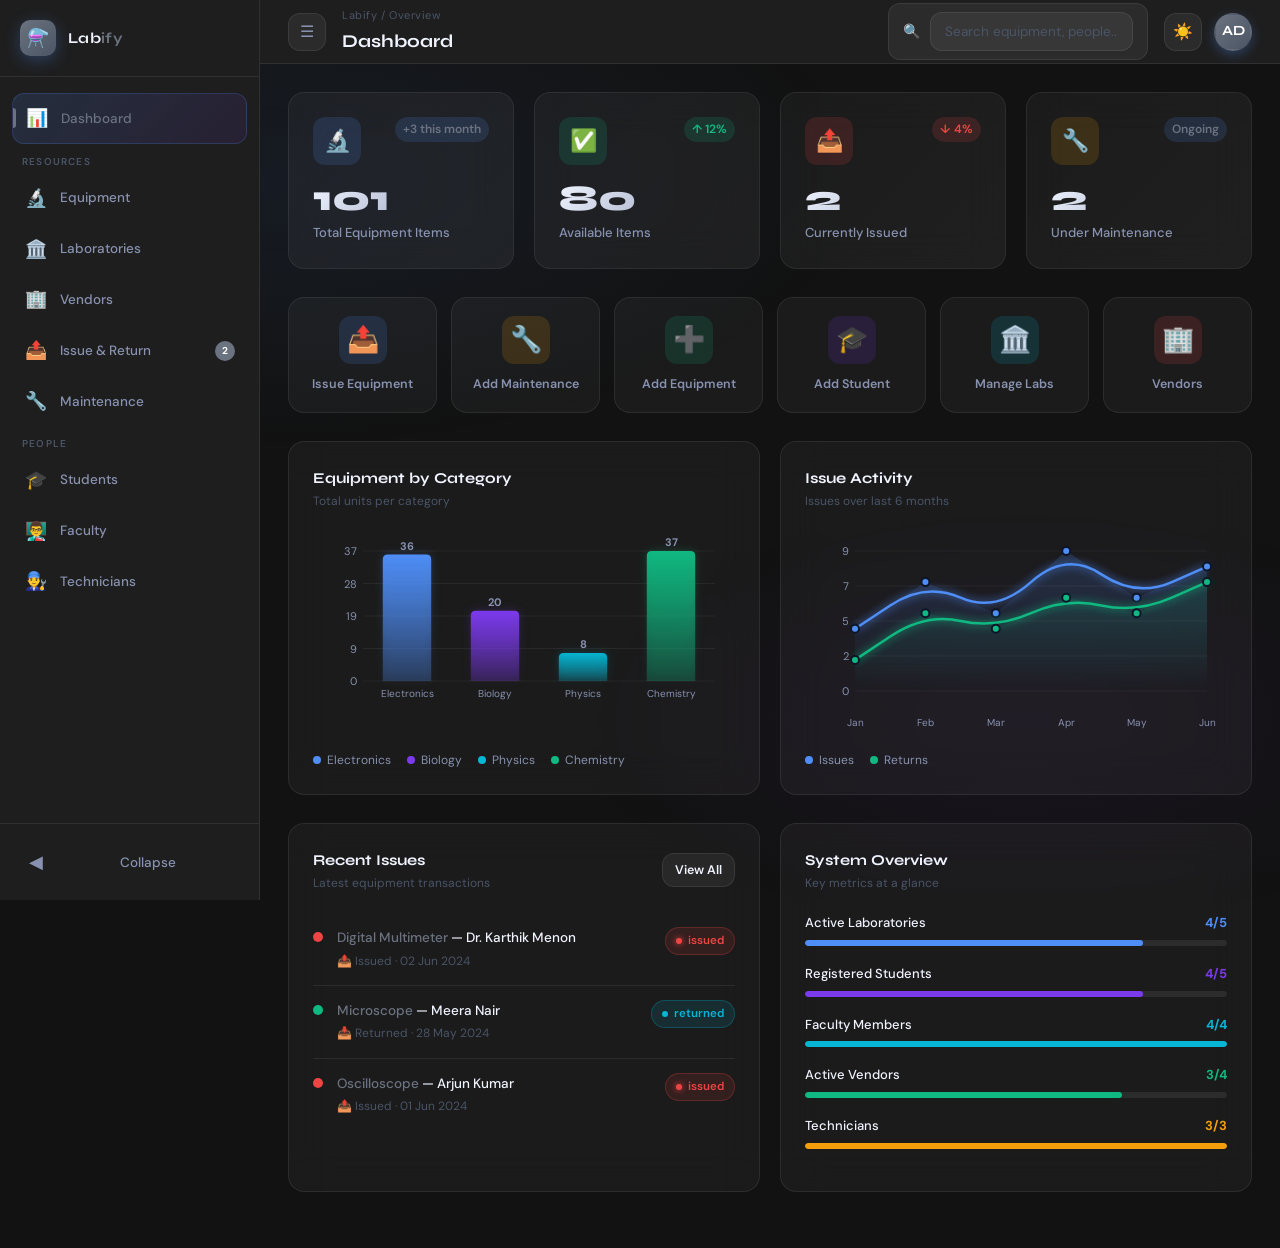
==== index.html @ 06cea09b "Add files via upload" ====
<!DOCTYPE html>
<html lang="en">
<head>
  <meta charset="UTF-8">
  <meta name="viewport" content="width=device-width, initial-scale=1.0">
  <title>Dashboard — Labify</title>
  <link rel="stylesheet" href="style.css">
  <link rel="icon" href="data:image/svg+xml,<svg xmlns='http://www.w3.org/2000/svg' viewBox='0 0 100 100'><text y='.9em' font-size='90'>⚗️</text></svg>">
</head>
<body>

<div class="sidebar-overlay"></div>
<div class="app-layout">

  <!-- SIDEBAR -->
  <aside class="sidebar" id="sidebar">
    <div class="sidebar-logo">
      <div class="logo-icon">⚗️</div>
      <div class="logo-text">Lab<span>ify</span></div>
    </div>
    <nav class="sidebar-nav" id="sidebarNav"></nav>
    <div class="sidebar-footer">
      <button class="collapse-btn" id="collapseBtn">
        <span class="collapse-icon nav-icon">◀</span>
        <span class="nav-label">Collapse</span>
      </button>
    </div>
  </aside>

  <!-- MAIN -->
  <div class="main-content" id="mainContent">
    <header class="navbar">
      <button class="icon-btn" id="mobileMenuBtn">☰</button>
      <div class="page-title-area">
        <div class="page-breadcrumb" id="pageBreadcrumb">Labify</div>
        <div class="page-heading" id="pageHeading">Dashboard</div>
      </div>
      <div class="navbar-search">
        <span class="search-icon">🔍</span>
        <input type="text" id="globalSearch" placeholder="Search equipment, people..." autocomplete="off">
      </div>
      <div class="navbar-actions">
        <button class="icon-btn" id="themeToggle" title="Toggle Theme">☀️</button>
        <div style="position:relative">
          <div class="avatar" id="avatarBtn">AD</div>
          <div class="profile-dropdown" id="profileDropdown">
            <div class="dropdown-item">👤 Admin Profile</div>
            <div class="dropdown-item">⚙️ Settings</div>
            <div class="dropdown-divider"></div>
            <div class="dropdown-item">🚪 Sign Out</div>
          </div>
        </div>
      </div>
    </header>

    <main class="page-content" id="pageContent">
      <!-- Rendered by JS -->
    </main>
  </div>
</div>

<!-- TOAST -->
<div class="toast-container" id="toastContainer"></div>

<!-- CONFIRM DIALOG -->
<div class="confirm-overlay" id="confirmOverlay">
  <div class="confirm-box">
    <div class="confirm-icon">⚠️</div>
    <div class="confirm-title" id="confirmTitle">Are you sure?</div>
    <div class="confirm-msg" id="confirmMsg">This action cannot be undone.</div>
    <div class="confirm-actions">
      <button class="btn btn-secondary" onclick="Confirm.cancel()">Cancel</button>
      <button class="btn btn-danger" id="confirmBtn" onclick="Confirm.confirm()">Delete</button>
    </div>
  </div>
</div>

<script src="script.js"></script>
<script>
document.addEventListener('DOMContentLoaded', () => {
  initLayout('index.html', 'Dashboard', 'Labify / Overview');
  renderDashboard();
});

function renderDashboard() {
  const equipment = DB.get('equipment');
  const issues = DB.get('issues');
  const maintenance = DB.get('maintenance');
  const labs = DB.get('labs');
  const students = DB.get('students');
  const faculty = DB.get('faculty');
  const vendors = DB.get('vendors');
  const technicians = DB.get('technicians');

  const totalEquipment = equipment.reduce((s, e) => s + e.quantity, 0);
  const totalAvailable = equipment.reduce((s, e) => s + e.available, 0);
  const totalIssued = issues.filter(i => i.status === 'issued').length;
  const inMaintenance = maintenance.filter(m => m.status !== 'completed').length;
  const activeLabs = labs.filter(l => l.status === 'active').length;

  document.getElementById('pageContent').innerHTML = `
    <!-- STATS -->
    <div class="stats-grid">
      <div class="stat-card" style="--delay:0">
        <div class="stat-card-header">
          <div class="stat-icon blue">🔬</div>
          <span class="stat-trend neutral">+3 this month</span>
        </div>
        <div class="stat-value" id="sv1">0</div>
        <div class="stat-label">Total Equipment Items</div>
      </div>
      <div class="stat-card" style="--delay:1">
        <div class="stat-card-header">
          <div class="stat-icon green">✅</div>
          <span class="stat-trend up">↑ 12%</span>
        </div>
        <div class="stat-value" id="sv2">0</div>
        <div class="stat-label">Available Items</div>
      </div>
      <div class="stat-card" style="--delay:2">
        <div class="stat-card-header">
          <div class="stat-icon red">📤</div>
          <span class="stat-trend down">↓ 4%</span>
        </div>
        <div class="stat-value" id="sv3">0</div>
        <div class="stat-label">Currently Issued</div>
      </div>
      <div class="stat-card" style="--delay:3">
        <div class="stat-card-header">
          <div class="stat-icon amber">🔧</div>
          <span class="stat-trend neutral">Ongoing</span>
        </div>
        <div class="stat-value" id="sv4">0</div>
        <div class="stat-label">Under Maintenance</div>
      </div>
    </div>

    <!-- QUICK ACTIONS -->
    <div class="quick-actions">
      <a href="issue.html" class="quick-action-btn">
        <div class="qa-icon" style="background:rgba(79,142,247,0.15)">📤</div>
        <span class="qa-label">Issue Equipment</span>
      </a>
      <a href="maintenance.html" class="quick-action-btn">
        <div class="qa-icon" style="background:rgba(245,158,11,0.15)">🔧</div>
        <span class="qa-label">Add Maintenance</span>
      </a>
      <a href="equipment.html" class="quick-action-btn">
        <div class="qa-icon" style="background:rgba(16,185,129,0.15)">➕</div>
        <span class="qa-label">Add Equipment</span>
      </a>
      <a href="students.html" class="quick-action-btn">
        <div class="qa-icon" style="background:rgba(124,58,237,0.15)">🎓</div>
        <span class="qa-label">Add Student</span>
      </a>
      <a href="labs.html" class="quick-action-btn">
        <div class="qa-icon" style="background:rgba(6,182,212,0.15)">🏛️</div>
        <span class="qa-label">Manage Labs</span>
      </a>
      <a href="vendors.html" class="quick-action-btn">
        <div class="qa-icon" style="background:rgba(239,68,68,0.15)">🏢</div>
        <span class="qa-label">Vendors</span>
      </a>
    </div>

    <!-- CHARTS -->
    <div class="charts-grid">
      <div class="chart-card">
        <div class="chart-header">
          <div>
            <div class="chart-title">Equipment by Category</div>
            <div class="chart-subtitle">Total units per category</div>
          </div>
        </div>
        <canvas class="bar-chart" id="barChart"></canvas>
        <div class="chart-legend" id="barLegend"></div>
      </div>
      <div class="chart-card">
        <div class="chart-header">
          <div>
            <div class="chart-title">Issue Activity</div>
            <div class="chart-subtitle">Issues over last 6 months</div>
          </div>
        </div>
        <canvas class="line-chart" id="lineChart"></canvas>
        <div class="chart-legend">
          <div class="legend-item"><div class="legend-dot" style="background:#4f8ef7"></div>Issues</div>
          <div class="legend-item"><div class="legend-dot" style="background:#10b981"></div>Returns</div>
        </div>
      </div>
    </div>

    <!-- BOTTOM GRID -->
    <div class="charts-grid">
      <!-- RECENT ISSUES -->
      <div class="chart-card">
        <div class="chart-header">
          <div>
            <div class="chart-title">Recent Issues</div>
            <div class="chart-subtitle">Latest equipment transactions</div>
          </div>
          <a href="issue.html" class="btn btn-secondary btn-sm">View All</a>
        </div>
        <div id="recentIssues"></div>
      </div>

      <!-- SYSTEM OVERVIEW -->
      <div class="chart-card">
        <div class="chart-header">
          <div>
            <div class="chart-title">System Overview</div>
            <div class="chart-subtitle">Key metrics at a glance</div>
          </div>
        </div>
        <div id="systemOverview"></div>
      </div>
    </div>
  `;

  // Animate stat counters
  animateCounter('sv1', totalEquipment);
  animateCounter('sv2', totalAvailable);
  animateCounter('sv3', totalIssued);
  animateCounter('sv4', inMaintenance);

  // Render charts after layout
  setTimeout(() => {
    renderBarChart(equipment);
    renderLineChart();
    renderRecentIssues(issues, equipment);
    renderSystemOverview({ labs, students, faculty, vendors, technicians, activeLabs });
  }, 100);
}

function animateCounter(id, target) {
  const el = document.getElementById(id);
  if (!el) return;
  let cur = 0;
  const step = Math.ceil(target / 40);
  const timer = setInterval(() => {
    cur = Math.min(cur + step, target);
    el.textContent = cur;
    if (cur >= target) clearInterval(timer);
  }, 30);
}

function renderBarChart(equipment) {
  const cats = {};
  equipment.forEach(eq => {
    cats[eq.category] = (cats[eq.category] || 0) + eq.quantity;
  });
  const labels = Object.keys(cats);
  const data = Object.values(cats);
  const colors = ['#4f8ef7', '#7c3aed', '#06b6d4', '#10b981', '#f59e0b', '#ef4444'];

  Charts.drawBar('barChart', labels, data, colors);

  const legend = document.getElementById('barLegend');
  if (legend) {
    legend.innerHTML = labels.map((l, i) => `
      <div class="legend-item">
        <div class="legend-dot" style="background:${colors[i % colors.length]}"></div>
        ${l}
      </div>`).join('');
  }
}

function renderLineChart() {
  const months = ['Jan', 'Feb', 'Mar', 'Apr', 'May', 'Jun'];
  Charts.drawLine('lineChart', months, [
    { data: [4, 7, 5, 9, 6, 8], color: '#4f8ef7' },
    { data: [2, 5, 4, 6, 5, 7], color: '#10b981' }
  ]);
}

function renderRecentIssues(issues, equipment) {
  const container = document.getElementById('recentIssues');
  if (!container) return;
  const recent = [...issues].sort((a, b) => b.id - a.id).slice(0, 4);

  if (!recent.length) {
    container.innerHTML = `<div class="empty-state"><div class="empty-icon">📋</div><div class="empty-title">No issues yet</div></div>`;
    return;
  }

  container.innerHTML = `<ul class="activity-list">` + recent.map(issue => `
    <li class="activity-item">
      <div class="activity-dot" style="background:${issue.status === 'issued' ? '#ef4444' : '#10b981'}"></div>
      <div class="activity-content">
        <div class="activity-text">
          <span>${issue.equipment_name}</span> — ${issue.borrower_name}
        </div>
        <div class="activity-time">${issue.status === 'issued' ? '📤 Issued' : '📥 Returned'} · ${Utils.formatDate(issue.issued_date)}</div>
      </div>
      ${Utils.statusBadge(issue.status)}
    </li>`).join('') + `</ul>`;
}

function renderSystemOverview({ labs, students, faculty, vendors, technicians, activeLabs }) {
  const items = [
    { label: 'Active Laboratories', value: activeLabs, total: labs.length, color: '#4f8ef7' },
    { label: 'Registered Students', value: students.filter(s => s.status === 'active').length, total: students.length, color: '#7c3aed' },
    { label: 'Faculty Members', value: faculty.filter(f => f.status === 'active').length, total: faculty.length, color: '#06b6d4' },
    { label: 'Active Vendors', value: vendors.filter(v => v.status === 'active').length, total: vendors.length, color: '#10b981' },
    { label: 'Technicians', value: technicians.filter(t => t.status === 'active').length, total: technicians.length, color: '#f59e0b' },
  ];

  document.getElementById('systemOverview').innerHTML = items.map(item => `
    <div style="margin-bottom:18px">
      <div style="display:flex;justify-content:space-between;margin-bottom:6px">
        <span style="font-size:13px;font-weight:500">${item.label}</span>
        <span style="font-size:13px;font-weight:700;color:${item.color}">${item.value}/${item.total}</span>
      </div>
      <div class="progress-bar-wrap">
        <div class="progress-bar" style="width:${item.total ? (item.value/item.total*100) : 0}%;background:${item.color}"></div>
      </div>
    </div>`).join('');
}

window.addEventListener('resize', () => {
  const equipment = DB.get('equipment');
  renderBarChart(equipment);
  renderLineChart();
});
</script>
</body>
</html>
---- style.css ----
/* =====================================================
   LAB EQUIPMENT MANAGEMENT SYSTEM - PREMIUM STYLESHEET
   ===================================================== */

@import url('https://fonts.googleapis.com/css2?family=Syne:wght@400;500;600;700;800&family=DM+Sans:ital,opsz,wght@0,9..40,300;0,9..40,400;0,9..40,500;0,9..40,600;1,9..40,300&display=swap');

/* ─── CSS VARIABLES ─────────────────────────────────── */
:root {
  --bg-primary: #121212;
  --bg-secondary: #1e1e1e;
  --bg-card: rgba(255, 255, 255, 0.04);
  --bg-card-hover: rgba(255, 255, 255, 0.07);
  --bg-input: rgba(255, 255, 255, 0.06);
  --border: rgba(255, 255, 255, 0.08);
  

  --accent-primary: #6b7280;   /* grey */
  --accent-secondary: #4b5563; /* darker grey */
  --border-focus: rgba(107, 114, 128, 0.5);
  --accent-teal: #06b6d4;
  --accent-success: #10b981;
  --accent-warning: #f59e0b;
  --accent-danger: #ef4444;

  --text-primary: #f0f4ff;
  --text-secondary: #8892b0;
  --text-muted: #4a5568;

  --sidebar-width: 260px;
  --sidebar-collapsed: 72px;
  --navbar-height: 64px;

  --glass: rgba(255, 255, 255, 0.04);
  --glass-border: rgba(255, 255, 255, 0.08);
  --glass-blur: blur(20px);

  --shadow-sm: 0 2px 8px rgba(0,0,0,0.3);
  --shadow-md: 0 8px 32px rgba(0,0,0,0.4);
  --shadow-lg: 0 20px 60px rgba(0,0,0,0.5);
  --shadow-glow: 0 0 40px rgba(79, 142, 247, 0.15);

  --radius-sm: 8px;
  --radius-md: 12px;
  --radius-lg: 16px;
  --radius-xl: 24px;

  --transition: all 0.3s cubic-bezier(0.4, 0, 0.2, 1);
  --transition-fast: all 0.15s ease;
  --transition-spring: all 0.4s cubic-bezier(0.34, 1.56, 0.64, 1);

  --font-display: 'Syne', sans-serif;
  --font-body: 'DM Sans', sans-serif;
}

[data-theme="light"] {
  --bg-primary: #f0f4ff;
  --bg-secondary: #e8eeff;
  --bg-card: rgba(255, 255, 255, 0.7);
  --bg-card-hover: rgba(255, 255, 255, 0.9);
  --bg-input: rgba(255, 255, 255, 0.8);
  --border: rgba(0, 0, 0, 0.08);
  --border-focus: rgba(79, 142, 247, 0.5);
  --text-primary: #0a0e1a;
  --text-secondary: #4a5568;
  --text-muted: #94a3b8;
  --glass: rgba(255, 255, 255, 0.6);
  --glass-border: rgba(255, 255, 255, 0.8);
  --shadow-sm: 0 2px 8px rgba(0,0,0,0.08);
  --shadow-md: 0 8px 32px rgba(0,0,0,0.12);
  --shadow-lg: 0 20px 60px rgba(0,0,0,0.15);
  --shadow-glow: 0 0 40px rgba(79, 142, 247, 0.1);
}

/* ─── RESET & BASE ──────────────────────────────────── */
*, *::before, *::after { box-sizing: border-box; margin: 0; padding: 0; }

html { scroll-behavior: smooth; font-size: 16px; }

body {
  font-family: var(--font-body);
  background: var(--bg-primary);
  color: var(--text-primary);
  min-height: 100vh;
  overflow-x: hidden;
  transition: background 0.4s ease, color 0.4s ease;
  line-height: 1.6;
}

body::before {
  content: '';
  position: fixed;
  inset: 0;
  background:
    radial-gradient(ellipse 80% 50% at 20% 20%, rgba(79, 142, 247, 0.08) 0%, transparent 60%),
    radial-gradient(ellipse 60% 40% at 80% 80%, rgba(124, 58, 237, 0.06) 0%, transparent 60%);
  pointer-events: none;
  z-index: 0;
}

a { text-decoration: none; color: inherit; }

/* ─── LAYOUT ────────────────────────────────────────── */
.app-layout {
  display: flex;
  min-height: 100vh;
  position: relative;
  z-index: 1;
}

/* ─── SIDEBAR ───────────────────────────────────────── */
.sidebar {
  width: var(--sidebar-width);
  height: 100vh;
  position: fixed;
  left: 0; top: 0;
  background: var(--bg-secondary);
  border-right: 1px solid var(--border);
  display: flex;
  flex-direction: column;
  transition: width 0.35s cubic-bezier(0.4, 0, 0.2, 1);
  z-index: 100;
  overflow: hidden;
}

.sidebar.collapsed { width: var(--sidebar-collapsed); }

.sidebar-logo {
  display: flex;
  align-items: center;
  gap: 12px;
  padding: 20px 20px;
  min-height: var(--navbar-height);
  border-bottom: 1px solid var(--border);
  overflow: hidden;
}

.logo-icon {
  width: 36px; height: 36px;
  background: linear-gradient(135deg, var(--accent-primary), var(--accent-secondary));
  border-radius: 10px;
  display: flex;
  align-items: center;
  justify-content: center;
  flex-shrink: 0;
  font-size: 18px;
  box-shadow: 0 4px 16px rgba(79, 142, 247, 0.3);
}

.logo-text {
  font-family: var(--font-display);
  font-weight: 700;
  font-size: 15px;
  letter-spacing: 0.02em;
  white-space: nowrap;
  opacity: 1;
  transition: opacity 0.2s ease;
}

.logo-text span { color: var(--accent-primary); }

.sidebar.collapsed .logo-text { opacity: 0; pointer-events: none; }

.sidebar-nav {
  flex: 1;
  padding: 16px 12px;
  overflow-y: auto;
  overflow-x: hidden;
}

.sidebar-nav::-webkit-scrollbar { width: 4px; }
.sidebar-nav::-webkit-scrollbar-track { background: transparent; }
.sidebar-nav::-webkit-scrollbar-thumb { background: var(--border); border-radius: 4px; }

.nav-section-label {
  font-size: 10px;
  font-weight: 600;
  letter-spacing: 0.12em;
  text-transform: uppercase;
  color: var(--text-muted);
  padding: 8px 10px 4px;
  white-space: nowrap;
  overflow: hidden;
  transition: opacity 0.2s ease;
}

.sidebar.collapsed .nav-section-label { opacity: 0; }

.nav-item {
  display: flex;
  align-items: center;
  gap: 12px;
  padding: 10px 12px;
  border-radius: var(--radius-md);
  cursor: pointer;
  transition: var(--transition);
  white-space: nowrap;
  position: relative;
  color: var(--text-secondary);
  margin-bottom: 2px;
  overflow: hidden;
}

.nav-item:hover {
  background: var(--bg-card-hover);
  color: var(--text-primary);
  transform: translateX(2px);
}

.nav-item.active {
  background: linear-gradient(135deg, rgba(79, 142, 247, 0.15), rgba(124, 58, 237, 0.1));
  color: var(--accent-primary);
  border: 1px solid rgba(79, 142, 247, 0.2);
}

.nav-item.active::before {
  content: '';
  position: absolute;
  left: 0; top: 50%;
  transform: translateY(-50%);
  width: 3px; height: 20px;
  background: var(--accent-primary);
  border-radius: 0 3px 3px 0;
}

.nav-icon {
  font-size: 18px;
  width: 24px;
  text-align: center;
  flex-shrink: 0;
  transition: transform 0.3s ease;
}

.nav-item:hover .nav-icon { transform: scale(1.1); }

.nav-label {
  font-size: 13.5px;
  font-weight: 500;
  flex: 1;
  opacity: 1;
  transition: opacity 0.2s ease;
}

.sidebar.collapsed .nav-label { opacity: 0; }

.nav-badge {
  background: var(--accent-primary);
  color: #fff;
  font-size: 10px;
  font-weight: 700;
  padding: 2px 7px;
  border-radius: 20px;
  flex-shrink: 0;
  transition: opacity 0.2s ease;
}

.sidebar.collapsed .nav-badge { opacity: 0; }

.sidebar-footer {
  padding: 16px 12px;
  border-top: 1px solid var(--border);
}

.collapse-btn {
  display: flex;
  align-items: center;
  gap: 12px;
  padding: 10px 12px;
  border-radius: var(--radius-md);
  cursor: pointer;
  transition: var(--transition);
  color: var(--text-secondary);
  background: none;
  border: none;
  width: 100%;
  font-family: var(--font-body);
  font-size: 13.5px;
  font-weight: 500;
  white-space: nowrap;
  overflow: hidden;
}

.collapse-btn:hover { background: var(--bg-card-hover); color: var(--text-primary); }

.collapse-icon { transition: transform 0.35s ease; font-size: 18px; width: 24px; flex-shrink: 0; }
.sidebar.collapsed .collapse-icon { transform: rotate(180deg); }

/* ─── MAIN CONTENT ──────────────────────────────────── */
.main-content {
  flex: 1;
  margin-left: var(--sidebar-width);
  transition: margin-left 0.35s cubic-bezier(0.4, 0, 0.2, 1);
  min-height: 100vh;
  display: flex;
  flex-direction: column;
}

.main-content.expanded { margin-left: var(--sidebar-collapsed); }

/* ─── NAVBAR ────────────────────────────────────────── */
.navbar {
  height: var(--navbar-height);
  background: var(--bg-secondary);
  border-bottom: 1px solid var(--border);
  display: flex;
  align-items: center;
  padding: 0 28px;
  gap: 16px;
  position: sticky;
  top: 0;
  z-index: 90;
  backdrop-filter: var(--glass-blur);
}

.page-title-area { flex: 1; }

.page-breadcrumb {
  font-size: 11px;
  color: var(--text-muted);
  margin-bottom: 2px;
  letter-spacing: 0.05em;
}

.page-heading {
  font-family: var(--font-display);
  font-size: 18px;
  font-weight: 700;
  color: var(--text-primary);
}

.navbar-search {
  display: flex;
  align-items: center;
  background: var(--bg-input);
  border: 1px solid var(--border);
  border-radius: var(--radius-md);
  padding: 8px 14px;
  gap: 10px;
  min-width: 260px;
  transition: var(--transition);
}

.navbar-search:focus-within {
  border-color: var(--border-focus);
  box-shadow: 0 0 0 3px rgba(79, 142, 247, 0.1);
}

.navbar-search input {
  background: none;
  border: none;
  outline: none;
  color: var(--text-primary);
  font-size: 13.5px;
  font-family: var(--font-body);
  flex: 1;
}

.navbar-search input::placeholder { color: var(--text-muted); }

.search-icon { color: var(--text-muted); font-size: 14px; }

.navbar-actions { display: flex; align-items: center; gap: 12px; }

.icon-btn {
  width: 38px; height: 38px;
  border-radius: var(--radius-md);
  border: 1px solid var(--border);
  background: var(--bg-input);
  color: var(--text-secondary);
  cursor: pointer;
  display: flex; align-items: center; justify-content: center;
  font-size: 16px;
  transition: var(--transition);
}

.icon-btn:hover {
  background: var(--bg-card-hover);
  color: var(--text-primary);
  border-color: rgba(79, 142, 247, 0.3);
  transform: translateY(-1px);
}

.avatar {
  width: 38px; height: 38px;
  border-radius: 50%;
  background: linear-gradient(135deg, var(--accent-primary), var(--accent-secondary));
  display: flex; align-items: center; justify-content: center;
  font-family: var(--font-display);
  font-weight: 700;
  font-size: 14px;
  color: #fff;
  cursor: pointer;
  border: 2px solid transparent;
  transition: var(--transition);
  box-shadow: 0 4px 12px rgba(79, 142, 247, 0.3);
}

.avatar:hover { transform: scale(1.05); box-shadow: 0 6px 20px rgba(79, 142, 247, 0.4); }

/* ─── PAGE CONTENT ──────────────────────────────────── */
.page-content {
  flex: 1;
  padding: 28px;
  animation: fadeInUp 0.4s ease;
}

@keyframes fadeInUp {
  from { opacity: 0; transform: translateY(16px); }
  to { opacity: 1; transform: translateY(0); }
}

/* ─── STAT CARDS ────────────────────────────────────── */
.stats-grid {
  display: grid;
  grid-template-columns: repeat(auto-fit, minmax(220px, 1fr));
  gap: 20px;
  margin-bottom: 28px;
}

.stat-card {
  background: var(--bg-card);
  border: 1px solid var(--border);
  border-radius: var(--radius-lg);
  padding: 24px;
  backdrop-filter: var(--glass-blur);
  transition: var(--transition);
  position: relative;
  overflow: hidden;
  cursor: default;
}

.stat-card::before {
  content: '';
  position: absolute;
  inset: 0;
  background: linear-gradient(135deg, transparent, rgba(255,255,255,0.02));
  pointer-events: none;
}

.stat-card:hover {
  transform: translateY(-4px);
  box-shadow: var(--shadow-md);
  border-color: rgba(79, 142, 247, 0.2);
}

.stat-card-header {
  display: flex;
  align-items: flex-start;
  justify-content: space-between;
  margin-bottom: 16px;
}

.stat-icon {
  width: 48px; height: 48px;
  border-radius: var(--radius-md);
  display: flex; align-items: center; justify-content: center;
  font-size: 22px;
}

.stat-icon.blue { background: rgba(79, 142, 247, 0.15); }
.stat-icon.purple { background: rgba(124, 58, 237, 0.15); }
.stat-icon.teal { background: rgba(6, 182, 212, 0.15); }
.stat-icon.green { background: rgba(16, 185, 129, 0.15); }
.stat-icon.amber { background: rgba(245, 158, 11, 0.15); }
.stat-icon.red { background: rgba(239, 68, 68, 0.15); }

.stat-trend {
  font-size: 12px;
  padding: 3px 8px;
  border-radius: 20px;
  font-weight: 600;
}

.stat-trend.up { background: rgba(16, 185, 129, 0.15); color: var(--accent-success); }
.stat-trend.down { background: rgba(239, 68, 68, 0.15); color: var(--accent-danger); }
.stat-trend.neutral { background: rgba(79, 142, 247, 0.15); color: var(--accent-primary); }

.stat-value {
  font-family: var(--font-display);
  font-size: 36px;
  font-weight: 800;
  line-height: 1;
  margin-bottom: 6px;
  background: linear-gradient(135deg, var(--text-primary), var(--text-secondary));
  -webkit-background-clip: text;
  -webkit-text-fill-color: transparent;
  background-clip: text;
  animation: countUp 1s ease forwards;
}

@keyframes countUp {
  from { opacity: 0; transform: scale(0.8); }
  to { opacity: 1; transform: scale(1); }
}

.stat-label {
  font-size: 13px;
  color: var(--text-secondary);
  font-weight: 500;
}

/* ─── CHARTS SECTION ────────────────────────────────── */
.charts-grid {
  display: grid;
  grid-template-columns: 1fr 1fr;
  gap: 20px;
  margin-bottom: 28px;
}

@media (max-width: 1100px) { .charts-grid { grid-template-columns: 1fr; } }

.chart-card {
  background: var(--bg-card);
  border: 1px solid var(--border);
  border-radius: var(--radius-lg);
  padding: 24px;
  backdrop-filter: var(--glass-blur);
}

.chart-header {
  display: flex;
  align-items: center;
  justify-content: space-between;
  margin-bottom: 20px;
}

.chart-title {
  font-family: var(--font-display);
  font-size: 15px;
  font-weight: 700;
}

.chart-subtitle {
  font-size: 12px;
  color: var(--text-muted);
  margin-top: 2px;
}

.chart-canvas {
  width: 100%;
  height: 220px;
  position: relative;
}

/* ─── CARD SECTION ──────────────────────────────────── */
.section-header {
  display: flex;
  align-items: center;
  justify-content: space-between;
  margin-bottom: 20px;
}

.section-title {
  font-family: var(--font-display);
  font-size: 16px;
  font-weight: 700;
}

.section-sub { font-size: 13px; color: var(--text-muted); margin-top: 2px; }

/* ─── DATA TABLE ────────────────────────────────────── */
.table-card {
  background: var(--bg-card);
  border: 1px solid var(--border);
  border-radius: var(--radius-lg);
  backdrop-filter: var(--glass-blur);
  overflow: hidden;
}

.table-toolbar {
  display: flex;
  align-items: center;
  gap: 12px;
  padding: 20px 24px;
  border-bottom: 1px solid var(--border);
  flex-wrap: wrap;
}

.search-box {
  display: flex;
  align-items: center;
  background: var(--bg-input);
  border: 1px solid var(--border);
  border-radius: var(--radius-md);
  padding: 8px 14px;
  gap: 10px;
  flex: 1;
  min-width: 200px;
  max-width: 340px;
  transition: var(--transition);
}

.search-box:focus-within {
  border-color: var(--border-focus);
  box-shadow: 0 0 0 3px rgba(79, 142, 247, 0.1);
}

.search-box input {
  background: none;
  border: none;
  outline: none;
  color: var(--text-primary);
  font-size: 13.5px;
  font-family: var(--font-body);
  flex: 1;
  min-width: 0;
}

.search-box input::placeholder { color: var(--text-muted); }

.filter-select {
  background: var(--bg-input);
  border: 1px solid var(--border);
  border-radius: var(--radius-md);
  padding: 8px 14px;
  color: var(--text-primary);
  font-size: 13.5px;
  font-family: var(--font-body);
  outline: none;
  cursor: pointer;
  transition: var(--transition);
}

.filter-select:focus { border-color: var(--border-focus); }
.filter-select option { background: var(--bg-secondary); }

.toolbar-spacer { flex: 1; }

table {
  width: 100%;
  border-collapse: collapse;
}

thead th {
  padding: 12px 20px;
  text-align: left;
  font-size: 11px;
  font-weight: 600;
  letter-spacing: 0.08em;
  text-transform: uppercase;
  color: var(--text-muted);
  border-bottom: 1px solid var(--border);
  white-space: nowrap;
}

tbody tr {
  border-bottom: 1px solid var(--border);
  transition: background 0.15s ease;
}

tbody tr:last-child { border-bottom: none; }

tbody tr:hover { background: var(--bg-card-hover); }

tbody td {
  padding: 14px 20px;
  font-size: 13.5px;
  color: var(--text-primary);
  vertical-align: middle;
}

.cell-secondary { color: var(--text-secondary); font-size: 12px; margin-top: 2px; }

/* ─── BADGES ────────────────────────────────────────── */
.badge {
  display: inline-flex;
  align-items: center;
  gap: 6px;
  padding: 4px 10px;
  border-radius: 20px;
  font-size: 11.5px;
  font-weight: 600;
  white-space: nowrap;
}

.badge::before {
  content: '';
  width: 6px; height: 6px;
  border-radius: 50%;
  flex-shrink: 0;
}

.badge-available { background: rgba(16, 185, 129, 0.12); color: #10b981; border: 1px solid rgba(16, 185, 129, 0.25); }
.badge-available::before { background: #10b981; box-shadow: 0 0 6px #10b981; }

.badge-issued { background: rgba(239, 68, 68, 0.12); color: #ef4444; border: 1px solid rgba(239, 68, 68, 0.25); }
.badge-issued::before { background: #ef4444; box-shadow: 0 0 6px #ef4444; }

.badge-maintenance { background: rgba(245, 158, 11, 0.12); color: #f59e0b; border: 1px solid rgba(245, 158, 11, 0.25); }
.badge-maintenance::before { background: #f59e0b; box-shadow: 0 0 6px #f59e0b; }

.badge-returned { background: rgba(6, 182, 212, 0.12); color: #06b6d4; border: 1px solid rgba(6, 182, 212, 0.25); }
.badge-returned::before { background: #06b6d4; }

.badge-active { background: rgba(79, 142, 247, 0.12); color: #4f8ef7; border: 1px solid rgba(79, 142, 247, 0.25); }
.badge-active::before { background: #4f8ef7; }

.badge-inactive { background: rgba(148, 163, 184, 0.12); color: #94a3b8; border: 1px solid rgba(148, 163, 184, 0.25); }
.badge-inactive::before { background: #94a3b8; }

.badge-pending { background: rgba(124, 58, 237, 0.12); color: #7c3aed; border: 1px solid rgba(124, 58, 237, 0.25); }
.badge-pending::before { background: #7c3aed; }

/* ─── BUTTONS ───────────────────────────────────────── */
.btn {
  display: inline-flex;
  align-items: center;
  gap: 8px;
  padding: 9px 18px;
  border-radius: var(--radius-md);
  border: none;
  cursor: pointer;
  font-family: var(--font-body);
  font-size: 13.5px;
  font-weight: 600;
  transition: var(--transition);
  white-space: nowrap;
  position: relative;
  overflow: hidden;
}

.btn::after {
  content: '';
  position: absolute;
  inset: 0;
  background: rgba(255,255,255,0);
  transition: background 0.2s ease;
}

.btn:hover::after { background: rgba(255,255,255,0.05); }
.btn:active { transform: scale(0.98); }

.btn-primary {
  background: linear-gradient(135deg, var(--accent-primary), #3b82f6);
  color: #fff;
  box-shadow: 0 4px 16px rgba(79, 142, 247, 0.35);
}

.btn-primary:hover {
  transform: translateY(-1px);
  box-shadow: 0 8px 24px rgba(79, 142, 247, 0.45);
}

.btn-secondary {
  background: var(--bg-input);
  color: var(--text-primary);
  border: 1px solid var(--border);
}

.btn-secondary:hover {
  background: var(--bg-card-hover);
  border-color: rgba(79, 142, 247, 0.3);
}

.btn-danger {
  background: rgba(239, 68, 68, 0.15);
  color: var(--accent-danger);
  border: 1px solid rgba(239, 68, 68, 0.3);
}

.btn-danger:hover {
  background: rgba(239, 68, 68, 0.25);
  transform: translateY(-1px);
}

.btn-success {
  background: rgba(16, 185, 129, 0.15);
  color: var(--accent-success);
  border: 1px solid rgba(16, 185, 129, 0.3);
}

.btn-success:hover { background: rgba(16, 185, 129, 0.25); }

.btn-sm { padding: 6px 12px; font-size: 12.5px; gap: 6px; }
.btn-icon-only { padding: 8px; gap: 0; }

.action-btns { display: flex; gap: 6px; }

/* ─── MODAL ─────────────────────────────────────────── */
.modal-overlay {
  position: fixed;
  inset: 0;
  background: rgba(0, 0, 0, 0.6);
  backdrop-filter: blur(8px);
  z-index: 200;
  display: flex;
  align-items: center;
  justify-content: center;
  padding: 20px;
  opacity: 0;
  pointer-events: none;
  transition: opacity 0.3s ease;
}

.modal-overlay.active {
  opacity: 1;
  pointer-events: all;
}

.modal {
  background: var(--bg-secondary);
  border: 1px solid var(--border);
  border-radius: var(--radius-xl);
  width: 100%;
  max-width: 540px;
  max-height: 90vh;
  overflow-y: auto;
  transform: scale(0.9) translateY(20px);
  transition: transform 0.35s cubic-bezier(0.34, 1.56, 0.64, 1);
  box-shadow: var(--shadow-lg);
}

.modal-overlay.active .modal {
  transform: scale(1) translateY(0);
}

.modal::-webkit-scrollbar { width: 4px; }
.modal::-webkit-scrollbar-thumb { background: var(--border); border-radius: 4px; }

.modal-header {
  display: flex;
  align-items: center;
  justify-content: space-between;
  padding: 24px 28px;
  border-bottom: 1px solid var(--border);
}

.modal-title {
  font-family: var(--font-display);
  font-size: 17px;
  font-weight: 700;
}

.modal-close {
  width: 32px; height: 32px;
  border-radius: var(--radius-sm);
  border: 1px solid var(--border);
  background: var(--bg-input);
  color: var(--text-secondary);
  cursor: pointer;
  display: flex; align-items: center; justify-content: center;
  font-size: 18px;
  transition: var(--transition);
}

.modal-close:hover { background: rgba(239, 68, 68, 0.15); color: var(--accent-danger); border-color: rgba(239, 68, 68, 0.3); }

.modal-body { padding: 24px 28px; }

.modal-footer {
  display: flex;
  align-items: center;
  justify-content: flex-end;
  gap: 12px;
  padding: 20px 28px;
  border-top: 1px solid var(--border);
}

/* ─── FORMS ─────────────────────────────────────────── */
.form-group { margin-bottom: 18px; }

.form-row {
  display: grid;
  grid-template-columns: 1fr 1fr;
  gap: 16px;
}

label {
  display: block;
  font-size: 12.5px;
  font-weight: 600;
  color: var(--text-secondary);
  margin-bottom: 7px;
  letter-spacing: 0.03em;
}

input[type="text"],
input[type="email"],
input[type="date"],
input[type="number"],
input[type="tel"],
select,
textarea {
  width: 100%;
  background: var(--bg-input);
  border: 1px solid var(--border);
  border-radius: var(--radius-md);
  padding: 10px 14px;
  color: var(--text-primary);
  font-size: 13.5px;
  font-family: var(--font-body);
  outline: none;
  transition: var(--transition);
}

input:focus, select:focus, textarea:focus {
  border-color: var(--border-focus);
  box-shadow: 0 0 0 3px rgba(79, 142, 247, 0.1);
  background: var(--bg-card-hover);
}

input::placeholder, textarea::placeholder { color: var(--text-muted); }

select option { background: var(--bg-secondary); color: var(--text-primary); }

textarea { resize: vertical; min-height: 80px; }

.form-error {
  font-size: 12px;
  color: var(--accent-danger);
  margin-top: 5px;
  display: none;
}

.form-error.show { display: block; }
input.invalid, select.invalid { border-color: var(--accent-danger); }

/* ─── TOAST NOTIFICATIONS ───────────────────────────── */
.toast-container {
  position: fixed;
  bottom: 24px;
  right: 24px;
  z-index: 999;
  display: flex;
  flex-direction: column;
  gap: 10px;
  pointer-events: none;
}

.toast {
  display: flex;
  align-items: center;
  gap: 12px;
  background: var(--bg-secondary);
  border: 1px solid var(--border);
  border-radius: var(--radius-lg);
  padding: 14px 18px;
  box-shadow: var(--shadow-lg);
  max-width: 340px;
  min-width: 280px;
  pointer-events: all;
  transform: translateX(120%);
  animation: slideInToast 0.4s cubic-bezier(0.34, 1.56, 0.64, 1) forwards;
}

.toast.removing {
  animation: slideOutToast 0.3s ease forwards;
}

@keyframes slideInToast {
  to { transform: translateX(0); }
}

@keyframes slideOutToast {
  to { transform: translateX(120%); opacity: 0; }
}

.toast-icon { font-size: 20px; flex-shrink: 0; }
.toast-message { flex: 1; font-size: 13.5px; font-weight: 500; }
.toast-close { cursor: pointer; color: var(--text-muted); font-size: 16px; flex-shrink: 0; }
.toast-close:hover { color: var(--text-primary); }

.toast.success { border-left: 3px solid var(--accent-success); }
.toast.error { border-left: 3px solid var(--accent-danger); }
.toast.warning { border-left: 3px solid var(--accent-warning); }
.toast.info { border-left: 3px solid var(--accent-primary); }

/* ─── CONFIRM DIALOG ────────────────────────────────── */
.confirm-overlay {
  position: fixed;
  inset: 0;
  background: rgba(0,0,0,0.7);
  backdrop-filter: blur(8px);
  z-index: 300;
  display: flex;
  align-items: center;
  justify-content: center;
  opacity: 0;
  pointer-events: none;
  transition: opacity 0.25s ease;
}

.confirm-overlay.active { opacity: 1; pointer-events: all; }

.confirm-box {
  background: var(--bg-secondary);
  border: 1px solid var(--border);
  border-radius: var(--radius-xl);
  padding: 32px;
  max-width: 400px;
  width: 90%;
  text-align: center;
  transform: scale(0.85);
  transition: transform 0.3s cubic-bezier(0.34, 1.56, 0.64, 1);
  box-shadow: var(--shadow-lg);
}

.confirm-overlay.active .confirm-box { transform: scale(1); }

.confirm-icon { font-size: 44px; margin-bottom: 16px; }
.confirm-title { font-family: var(--font-display); font-size: 18px; font-weight: 700; margin-bottom: 10px; }
.confirm-msg { font-size: 13.5px; color: var(--text-secondary); margin-bottom: 24px; line-height: 1.6; }
.confirm-actions { display: flex; gap: 12px; justify-content: center; }

/* ─── EMPTY STATE ───────────────────────────────────── */
.empty-state {
  text-align: center;
  padding: 60px 20px;
}

.empty-icon { font-size: 56px; margin-bottom: 16px; opacity: 0.5; }
.empty-title { font-family: var(--font-display); font-size: 17px; font-weight: 700; margin-bottom: 8px; color: var(--text-secondary); }
.empty-desc { font-size: 13.5px; color: var(--text-muted); max-width: 320px; margin: 0 auto 20px; }

/* ─── SKELETON LOADERS ──────────────────────────────── */
.skeleton {
  background: linear-gradient(90deg, var(--bg-card) 25%, var(--bg-card-hover) 50%, var(--bg-card) 75%);
  background-size: 200% 100%;
  animation: shimmer 1.5s infinite;
  border-radius: var(--radius-sm);
}

@keyframes shimmer {
  0% { background-position: 200% 0; }
  100% { background-position: -200% 0; }
}

.skeleton-row { display: flex; gap: 16px; padding: 14px 20px; border-bottom: 1px solid var(--border); }
.skeleton-cell { height: 14px; border-radius: 4px; }

/* ─── ACTIVITY FEED ─────────────────────────────────── */
.activity-list { list-style: none; }

.activity-item {
  display: flex;
  gap: 14px;
  padding: 14px 0;
  border-bottom: 1px solid var(--border);
  align-items: flex-start;
  transition: var(--transition);
}

.activity-item:last-child { border-bottom: none; }
.activity-item:hover { padding-left: 4px; }

.activity-dot {
  width: 10px; height: 10px;
  border-radius: 50%;
  flex-shrink: 0;
  margin-top: 5px;
}

.activity-content { flex: 1; }
.activity-text { font-size: 13.5px; font-weight: 500; }
.activity-text span { color: var(--accent-primary); }
.activity-time { font-size: 12px; color: var(--text-muted); margin-top: 3px; }

/* ─── QUICK ACTIONS ─────────────────────────────────── */
.quick-actions {
  display: grid;
  grid-template-columns: repeat(auto-fill, minmax(140px, 1fr));
  gap: 14px;
  margin-bottom: 28px;
}

.quick-action-btn {
  background: var(--bg-card);
  border: 1px solid var(--border);
  border-radius: var(--radius-lg);
  padding: 18px 16px;
  text-align: center;
  cursor: pointer;
  transition: var(--transition-spring);
  display: flex;
  flex-direction: column;
  align-items: center;
  gap: 10px;
}

.quick-action-btn:hover {
  transform: translateY(-4px) scale(1.02);
  border-color: rgba(79, 142, 247, 0.3);
  box-shadow: 0 12px 32px rgba(79, 142, 247, 0.1);
}

.qa-icon {
  font-size: 26px;
  width: 48px; height: 48px;
  border-radius: var(--radius-md);
  display: flex; align-items: center; justify-content: center;
}

.qa-label { font-size: 12.5px; font-weight: 600; color: var(--text-secondary); }

/* ─── PROGRESS BARS ─────────────────────────────────── */
.progress-bar-wrap {
  background: var(--border);
  border-radius: 4px;
  height: 6px;
  overflow: hidden;
  margin-top: 6px;
}

.progress-bar {
  height: 100%;
  border-radius: 4px;
  transition: width 1s cubic-bezier(0.4, 0, 0.2, 1);
}

/* ─── AVATAR GROUP ──────────────────────────────────── */
.avatar-group { display: flex; }

.avatar-sm {
  width: 28px; height: 28px;
  border-radius: 50%;
  background: linear-gradient(135deg, var(--accent-primary), var(--accent-secondary));
  border: 2px solid var(--bg-secondary);
  display: flex; align-items: center; justify-content: center;
  font-size: 11px;
  font-weight: 700;
  color: #fff;
  margin-right: -8px;
}

/* ─── RESPONSIVE ────────────────────────────────────── */
@media (max-width: 1024px) {
  .sidebar { transform: translateX(-100%); transition: transform 0.35s cubic-bezier(0.4, 0, 0.2, 1), width 0.35s cubic-bezier(0.4, 0, 0.2, 1); }
  .sidebar.mobile-open { transform: translateX(0); }
  .main-content { margin-left: 0 !important; }
  .form-row { grid-template-columns: 1fr; }
}

@media (max-width: 768px) {
  .stats-grid { grid-template-columns: repeat(2, 1fr); }
  .page-content { padding: 16px; }
  .navbar { padding: 0 16px; }
  .navbar-search { display: none; }
  .charts-grid { grid-template-columns: 1fr; }
  .table-toolbar { flex-direction: column; align-items: stretch; }
  .search-box { max-width: none; }
}

@media (max-width: 480px) {
  .stats-grid { grid-template-columns: 1fr; }
}

/* ─── SCROLLBAR ─────────────────────────────────────── */
::-webkit-scrollbar { width: 6px; height: 6px; }
::-webkit-scrollbar-track { background: transparent; }
::-webkit-scrollbar-thumb { background: var(--border); border-radius: 6px; }
::-webkit-scrollbar-thumb:hover { background: var(--text-muted); }

/* ─── UTILITIES ─────────────────────────────────────── */
.text-accent { color: var(--accent-primary); }
.text-muted { color: var(--text-muted); }
.text-success { color: var(--accent-success); }
.text-danger { color: var(--accent-danger); }
.text-warning { color: var(--accent-warning); }

.flex { display: flex; }
.items-center { align-items: center; }
.gap-2 { gap: 8px; }
.gap-3 { gap: 12px; }

.fw-600 { font-weight: 600; }
.fs-13 { font-size: 13px; }
.mt-4 { margin-top: 16px; }
.mb-4 { margin-bottom: 16px; }

.w-full { width: 100%; }

/* ─── MOBILE OVERLAY ────────────────────────────────── */
.sidebar-overlay {
  display: none;
  position: fixed;
  inset: 0;
  background: rgba(0,0,0,0.5);
  z-index: 99;
}

.sidebar-overlay.active { display: block; }

/* ─── CHART SPECIFIC ────────────────────────────────── */
.bar-chart { width: 100%; height: 200px; position: relative; }
.line-chart { width: 100%; height: 200px; position: relative; }

.chart-legend {
  display: flex;
  gap: 16px;
  flex-wrap: wrap;
  margin-top: 12px;
}

.legend-item {
  display: flex;
  align-items: center;
  gap: 6px;
  font-size: 12px;
  color: var(--text-secondary);
}

.legend-dot {
  width: 8px; height: 8px;
  border-radius: 50%;
  flex-shrink: 0;
}

/* ─── PROFILE DROPDOWN ──────────────────────────────── */
.profile-dropdown {
  position: absolute;
  top: calc(var(--navbar-height) + 4px);
  right: 20px;
  background: var(--bg-secondary);
  border: 1px solid var(--border);
  border-radius: var(--radius-lg);
  padding: 8px;
  min-width: 200px;
  box-shadow: var(--shadow-lg);
  z-index: 150;
  display: none;
  animation: dropdownIn 0.25s cubic-bezier(0.34, 1.56, 0.64, 1);
}

.profile-dropdown.open { display: block; }

@keyframes dropdownIn {
  from { opacity: 0; transform: scale(0.9) translateY(-8px); }
  to { opacity: 1; transform: scale(1) translateY(0); }
}

.dropdown-item {
  display: flex;
  align-items: center;
  gap: 10px;
  padding: 9px 12px;
  border-radius: var(--radius-sm);
  font-size: 13.5px;
  cursor: pointer;
  transition: background 0.15s;
  color: var(--text-primary);
}

.dropdown-item:hover { background: var(--bg-card-hover); }
.dropdown-divider { height: 1px; background: var(--border); margin: 6px 0; }

/* ─── MINI STATS (for table pages) ─────────────────── */
.mini-stats {
  display: flex;
  gap: 16px;
  margin-bottom: 24px;
  flex-wrap: wrap;
}

.mini-stat {
  background: var(--bg-card);
  border: 1px solid var(--border);
  border-radius: var(--radius-lg);
  padding: 16px 20px;
  flex: 1;
  min-width: 120px;
  transition: var(--transition);
}

.mini-stat:hover { transform: translateY(-2px); box-shadow: var(--shadow-sm); }
.mini-stat-value { font-family: var(--font-display); font-size: 26px; font-weight: 800; }
.mini-stat-label { font-size: 12px; color: var(--text-muted); margin-top: 4px; font-weight: 500; }
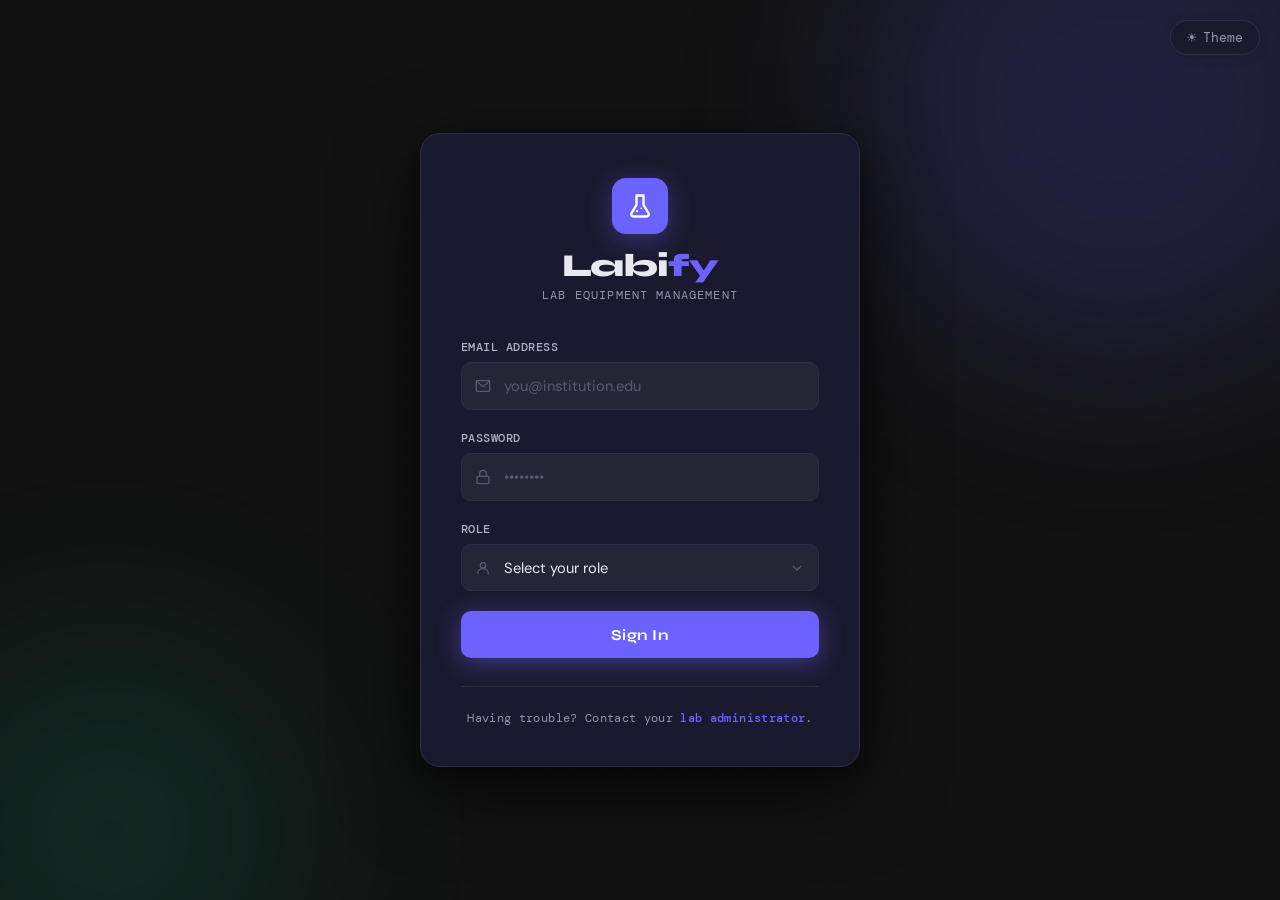
==== commit e29685f3: "Add files via upload" ====
--- a/index.html
+++ b/index.html
@@ -8,7 +8,11 @@
   <link rel="icon" href="data:image/svg+xml,<svg xmlns='http://www.w3.org/2000/svg' viewBox='0 0 100 100'><text y='.9em' font-size='90'>⚗️</text></svg>">
 </head>
 <body>
-
+<script>
+  const token = localStorage.getItem("authToken");
+  if (!token) {
+    window.location.replace("login.html");  }
+</script>
 <div class="sidebar-overlay"></div>
 <div class="app-layout">
 
--- a/style.css
+++ b/style.css
@@ -53,18 +53,18 @@
 }
 
 [data-theme="light"] {
-  --bg-primary: #f0f4ff;
-  --bg-secondary: #e8eeff;
-  --bg-card: rgba(255, 255, 255, 0.7);
-  --bg-card-hover: rgba(255, 255, 255, 0.9);
-  --bg-input: rgba(255, 255, 255, 0.8);
+  --bg-primary: #fffdf2;   
+  --bg-secondary: #fffbe6; 
+  --bg-card: rgba(255, 253, 242, 0.8);
+  --bg-card-hover: rgba(255, 253, 242, 0.95);
+  --bg-input: rgba(255, 253, 242, 0.9);
   --border: rgba(0, 0, 0, 0.08);
   --border-focus: rgba(79, 142, 247, 0.5);
   --text-primary: #0a0e1a;
   --text-secondary: #4a5568;
   --text-muted: #94a3b8;
-  --glass: rgba(255, 255, 255, 0.6);
-  --glass-border: rgba(255, 255, 255, 0.8);
+  --glass: rgba(255, 253, 242, 0.6);
+  --glass-border: rgba(255, 253, 242, 0.85);
   --shadow-sm: 0 2px 8px rgba(0,0,0,0.08);
   --shadow-md: 0 8px 32px rgba(0,0,0,0.12);
   --shadow-lg: 0 20px 60px rgba(0,0,0,0.15);
